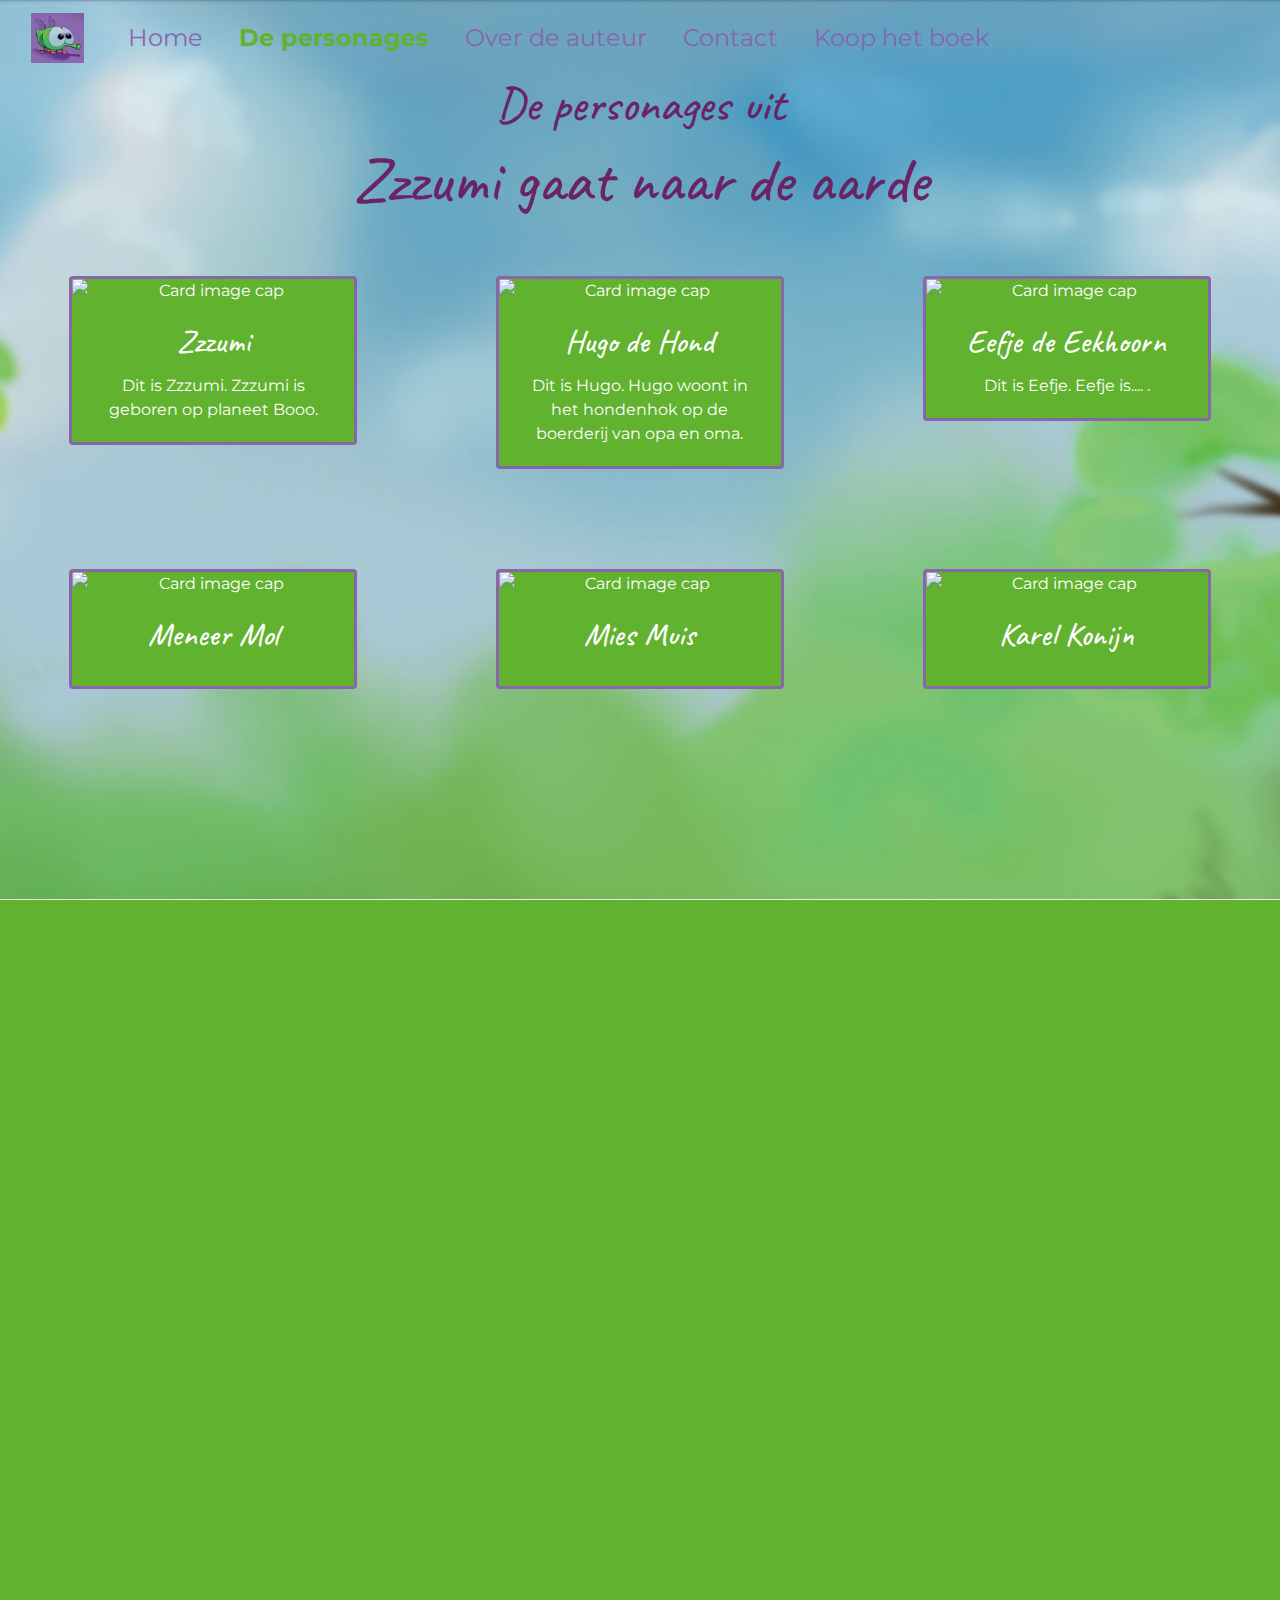
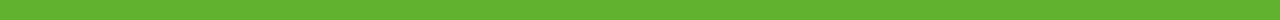
==== extras.html @ bdb87a53 "add extras page" ====
<!DOCTYPE html>
<html lang="en" dir="ltr">

<head>
  <meta charset="utf-8">
  <meta name="viewport" content="width=device-width, initial-scale=1, shrink-to-fit=no">
  <title>Zzzumi</title>
  <link rel="icon" href="icon.ico" type="image/x-icon">
  <link href="https://fonts.googleapis.com/css?family=Caveat:400,700|Montserrat&display=swap" rel="stylesheet">
  <link rel="stylesheet" href="https://stackpath.bootstrapcdn.com/bootstrap/4.3.1/css/bootstrap.min.css" integrity="sha384-ggOyR0iXCbMQv3Xipma34MD+dH/1fQ784/j6cY/iJTQUOhcWr7x9JvoRxT2MZw1T" crossorigin="anonymous">
  <link rel="stylesheet" href="styles.css">
</head>

<body class="extra-body">

  <div class="extra-screen">
    <div class="container-fluid">
      <nav class="navbar navbar-expand-lg navbar-dark">
        <a class="navbar-brand" href="#"> <img src="images/logo.JPG" class="logo" alt="Zzzumi-logo"> </a>
        <button class="navbar-toggler" type="button" data-toggle="collapse" data-target="#navbarSupportedContent" aria-controls="navbarSupportedContent" aria-expanded="false" aria-label="Toggle navigation">
          <span class="navbar-toggler-icon"></span>
        </button>

        <div class="collapse navbar-collapse" id="navbarSupportedContent">
          <ul class="navbar-nav mr-auto">
            <li class="nav-item">
              <a class="nav-link" href="index.html">Home <span class="sr-only">(current)</span></a>
            </li>
            <li class="nav-item">
              <a class="nav-link disabled" href="extras.html">De personages</a>
            </li>
            <li class="nav-item">
              <a class="nav-link" href="janet.html">Over de auteur</a>
            </li>
            <li class="nav-item">
              <a class="nav-link" href="contact.html">Contact</a>
            </li>
            <li class="nav-item">
              <a class="nav-link" href="boek.html">Koop het boek</a>
            </li>
          </ul>
        </div>
      </nav>
    </div>

    <h2 class="extra-subheading">De personages uit</h2>
    <h1 class="extra-heading"> Zzzumi gaat naar de aarde</h1>

    <div class="row cardrow">
      <div class="col-lg-4 col-sm-6">
        <div class="card" style="width: 18rem;">
          <img class="card-img-top" src="images/zzzumicard.JPG" alt="Card image cap">
          <div class="card-body">
            <h2 class="card-title">Zzzumi</h2>
            <p class="card-text">Dit is Zzzumi. Zzzumi is geboren op planeet Booo.</p>
          </div>
        </div>
      </div>
      <div class="col-lg-4 col-sm-6">
        <div class="card" style="width: 18rem;">
          <img class="card-img-top" src="images/hugo.JPG" alt="Card image cap">
          <div class="card-body">
            <h2 class="card-title">Hugo de Hond</h2>
            <p class="card-text">Dit is Hugo. Hugo woont in het hondenhok op de boerderij van opa en oma.</p>
          </div>
        </div>
      </div>
      <div class="col-lg-4 col-sm-6">

        <div class="card" style="width: 18rem;">
          <img class="card-img-top" src="images/hugo.JPG" alt="Card image cap">
          <div class="card-body">
            <h2 class="card-title">Eefje de Eekhoorn</h2>
            <p class="card-text">Dit is Eefje. Eefje is.... .</p>
          </div>
        </div>
      </div>
      <div class="col-lg-4 col-sm-6">
        <div class="card" style="width: 18rem;">
          <img class="card-img-top" src="images/mol.JPG" alt="Card image cap">
          <div class="card-body">
            <h2 class="card-title">Meneer Mol</h2>
            <p class="card-text"></p>
          </div>
        </div>
      </div>
      <div class="col-lg-4 col-sm-6">
        <div class="card" style="width: 18rem;">
          <img class="card-img-top" src="images/mies.JPG" alt="Card image cap">
          <div class="card-body">
            <h2 class="card-title">Mies Muis</h2>
            <p class="card-text"></p>
          </div>
        </div>
      </div>
      <div class="col-lg-4 col-sm-6">
        <div class="card" style="width: 18rem;">
          <img class="card-img-top" src="images/karel.JPG" alt="Card image cap">
          <div class="card-body">
            <h2 class="card-title">Karel Konijn</h2>
            <p class="card-text"></p>
          </div>
        </div>
      </div>
    </div>

</div>


  <script type="text/javascript" src="index.js"></script>
  <script src="https://code.jquery.com/jquery-3.2.1.slim.min.js" integrity="sha384-KJ3o2DKtIkvYIK3UENzmM7KCkRr/rE9/Qpg6aAZGJwFDMVNA/GpGFF93hXpG5KkN" crossorigin="anonymous"></script>
  <script src="https://cdnjs.cloudflare.com/ajax/libs/popper.js/1.12.9/umd/popper.min.js" integrity="sha384-ApNbgh9B+Y1QKtv3Rn7W3mgPxhU9K/ScQsAP7hUibX39j7fakFPskvXusvfa0b4Q" crossorigin="anonymous"></script>
  <script src="https://maxcdn.bootstrapcdn.com/bootstrap/4.0.0/js/bootstrap.min.js" integrity="sha384-JZR6Spejh4U02d8jOt6vLEHfe/JQGiRRSQQxSfFWpi1MquVdAyjUar5+76PVCmYl" crossorigin="anonymous"></script>


</body>


</html>
---- styles.css ----
/* #A66812 #6A2365 #8667AB*/
html {
  height: 100%;
}

body {
  height: 100%;
  text-align: center;
  position: relative;
  font-family: 'Montserrat', sans-serif;
  background-color: #060407;
}

h1, h2, h3, h4, h5, h6{
  font-family: 'Caveat', cursive;
}

.home-screen {
  background-image: url("images/Nacht2.JPG");
  background-attachment: fixed;
  height: 100%;
  background-position: center;
  background-repeat: no-repeat;
  background-size: cover;
  color: white;
  position: relative;
  z-index: 4;
}



/* ---- particles.js container ---- */
#particles-js {
  position: absolute;
  width: 100%;
  height: 90%;
}

.nav-link {
  color: #8667AB !important;
  font-size: 24px;
  margin-left: 20px;
}

.disabled{
  color: #61B22F !important;
  font-weight: bolder;
}

.nav-link:hover {
  color: #61B22F !important;
  font-weight: bolder;
}

.logo {
  height: 50px;
}

.headings {
  position: absolute;
  top: 60%;
  left: 50%;
  margin-right: -50%;
  -webkit-transform: translate(-50%, -50%);
  -moz-transform: translate(-50%, -50%);
  -ms-transform: translate(-50%, -50%);
  -o-transform: translate(-50%, -50%);
  transform: translate(-50%, -50%);
}

.title {
  text-align: right;
  padding-right: 10%;
}

.big-heading {
  color: #61B22F;
  font-size: 8rem;
}

.sub-heading {
  color: #15ACE1;
  font-size: 5rem;
  padding-bottom: 50px;
}

.title-img {
  text-align: left;
}

.bounce {
  display: inline-block;
  position: relative;
  -moz-animation: bounce 2s infinite linear;
  -o-animation: bounce 2s infinite linear;
  -webkit-animation: bounce 2s infinite linear;
  animation: bounce 2s infinite linear;

}

.img-zzzumi {
  max-height: 200px;
}

.title-button{
  background-color:  #61B22F;
  padding: 20px 30px;
  border-radius: 37px;
  margin: 0 20px;
}

.title-button:hover{
  background-color: #366618;
}

/* #A66812 #6A2365 #8667AB*/
/* Extras screen */

.extra-body{
  background-color: #61B22F;

}

.extra-screen {
  background-image: url("images/Dag.JPG");
  background-attachment: fixed;
  height: 180%;
  background-position: center;
  background-repeat: no-repeat;
  background-size: cover;
  color: white;
  position: relative;
  z-index: 4;
}

.extra-subheading{
  font-size: 3rem;
  color: #6A2365;
}
.extra-heading{
  font-size: 4rem;
  color: #6A2365;
}

.cardrow{
  margin: 0;
}

.card{
  border: 3px solid #8667AB;
  background-color: #61B22F;
  margin: 50px auto;
}


/* AUTHOR SCREEN */

.author-body{
  background-color: #6B5593;
}
.author-screen {
  background-image: url("images/Nacht.JPG");
  background-attachment: fixed;
  height: 100%;
  background-position: center;
  background-repeat: no-repeat;
  background-size: cover;
  color: white;
  position: relative;
  z-index: 4;
}


.authorrow{
  width: 100%;
  margin: 100px 0;
}

.img-janet{
  text-align: right;
  padding-right: 10%;
}

.janet-text{
  text-align: left;
  padding-right: 10%;
}

/* start of desktop styles */
@media screen and (max-width: 991px) {
  .big-heading {
    color: #61B22F;
    font-size: 4rem;

  }

  .sub-heading {
    color: #15ACE1;
    font-size: 2rem;
    padding-bottom: 50px;
  }

  .img-zzzumi {
    max-height: 150px;
  }


  .navbar {
    z-index: 5;
  }

  .nav-link {
    background-color: #060407;
    opacity: 0.8;
    z-index: 5;
  }

  .extra-screen{
    height: 250%;
  }
}


@media screen and (max-width: 767px){
  /* start of tablet styles */
  .big-heading {
    color: #61B22F;
    font-size: 4rem;
    text-align: center;
  }

  .sub-heading {
    color: #15ACE1;
    font-size: 2rem;
    padding-bottom: 50px;
    text-align: center;
  }

  .img-zzzumi {
    max-width: 150px;
  }

  .title-img{
    margin: 10px auto;
  }

  .title-button{
    display: block;

    margin: 30px;
  }

  .extra-screen{
    height: 300%;
  }
}

@media screen and (max-width: 479px) {

  /* start of phone styles */
  .big-heading {
    color: #61B22F;
    font-size: 4rem;
    text-align: center;
  }

  .sub-heading {
    color: #15ACE1;
    font-size: 2rem;
    padding-bottom: 50px;
    text-align: center;
  }

  .img-zzzumi {
    max-width: 150px;
  }

  .title-img{
    margin: 10px auto;
  }

  .title-button{

    display: block;
    margin: 30px;
  }

  .extra-screen{
    height: 400%;
  }
}

@-webkit-keyframes bounce {
  0% {
    top: 0;
  }

  50% {
    top: -0.4em;
  }

  60% {
    top: -0.5em;
  }

  70% {
    top: -0.4em;
  }

  100% {
    top: 0;
  }
}

@-moz-keyframes bounce {
  0% {
    top: 0;
  }

  50% {
    top: -0.4em;
  }

  60% {
    top: -0.5em;
  }

  70% {
    top: -0.4em;
  }

  100% {
    top: 0;
  }
}

@-o-keyframes bounce {
  0% {
    top: 0;
  }

  50% {
    top: -0.4em;
  }

  60% {
    top: -0.5em;
  }

  70% {
    top: -0.4em;
  }

  100% {
    top: 0;
  }
}

@-ms-keyframes bounce {
  0% {
    top: 0;
  }

  50% {
    top: -0.4em;
  }

  60% {
    top: -0.5em;
  }

  70% {
    top: -0.4em;
  }

  100% {
    top: 0;
  }
}

@keyframes bounce {
  0% {
    top: 0;
  }

  50% {
    top: -0.4em;
  }

  60% {
    top: -0.5em;
  }

  70% {
    top: -0.4em;
  }

  100% {
    top: 0;
  }
}
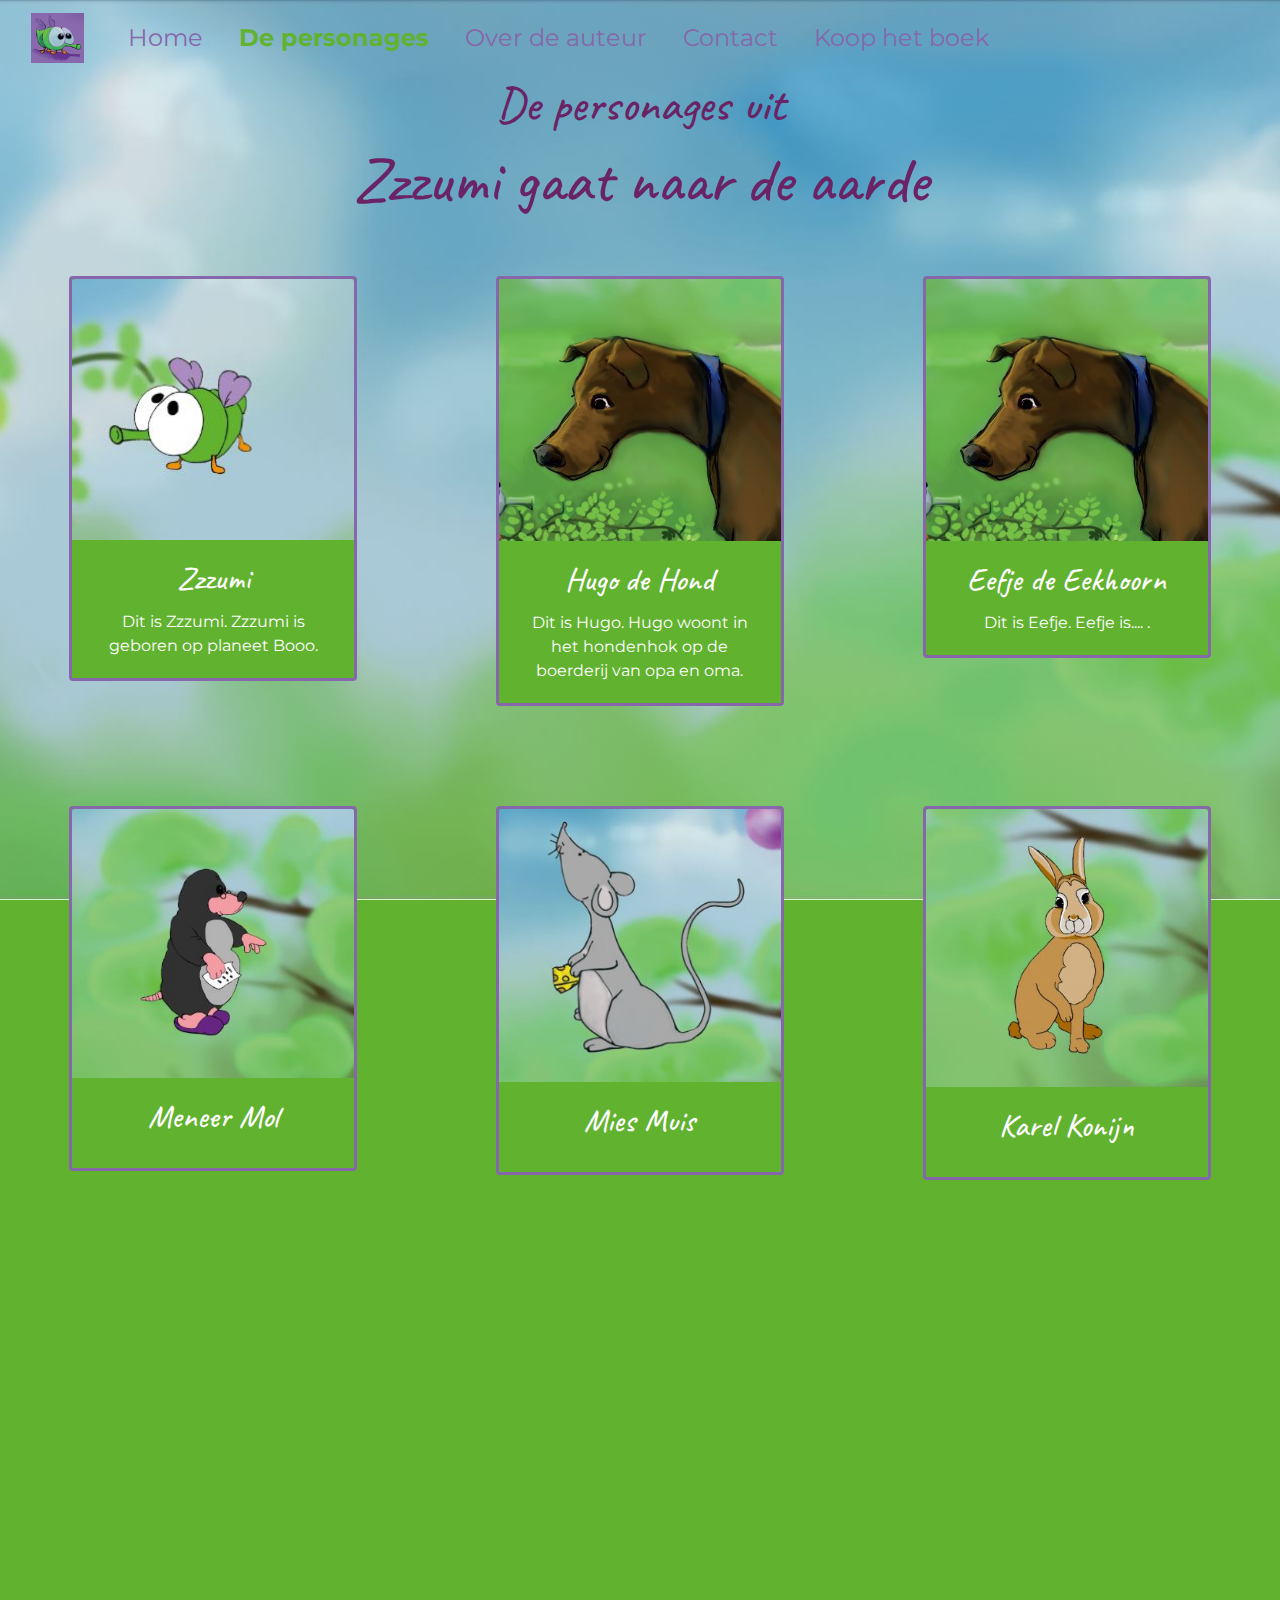
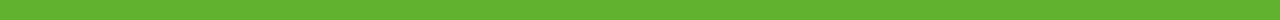
==== commit 1a2acabb: "Update image extensions" ====
--- a/extras.html
+++ b/extras.html
@@ -49,7 +49,7 @@
     <div class="row cardrow">
       <div class="col-lg-4 col-sm-6">
         <div class="card" style="width: 18rem;">
-          <img class="card-img-top" src="images/zzzumicard.JPG" alt="Card image cap">
+          <img class="card-img-top" src="images/zzzumicard.jpg" alt="Card image cap">
           <div class="card-body">
             <h2 class="card-title">Zzzumi</h2>
             <p class="card-text">Dit is Zzzumi. Zzzumi is geboren op planeet Booo.</p>
@@ -58,7 +58,7 @@
       </div>
       <div class="col-lg-4 col-sm-6">
         <div class="card" style="width: 18rem;">
-          <img class="card-img-top" src="images/hugo.JPG" alt="Card image cap">
+          <img class="card-img-top" src="images/hugo.jpg" alt="Card image cap">
           <div class="card-body">
             <h2 class="card-title">Hugo de Hond</h2>
             <p class="card-text">Dit is Hugo. Hugo woont in het hondenhok op de boerderij van opa en oma.</p>
@@ -68,7 +68,7 @@
       <div class="col-lg-4 col-sm-6">
 
         <div class="card" style="width: 18rem;">
-          <img class="card-img-top" src="images/hugo.JPG" alt="Card image cap">
+          <img class="card-img-top" src="images/hugo.jpg" alt="Card image cap">
           <div class="card-body">
             <h2 class="card-title">Eefje de Eekhoorn</h2>
             <p class="card-text">Dit is Eefje. Eefje is.... .</p>
@@ -77,7 +77,7 @@
       </div>
       <div class="col-lg-4 col-sm-6">
         <div class="card" style="width: 18rem;">
-          <img class="card-img-top" src="images/mol.JPG" alt="Card image cap">
+          <img class="card-img-top" src="images/mol.jpg" alt="Card image cap">
           <div class="card-body">
             <h2 class="card-title">Meneer Mol</h2>
             <p class="card-text"></p>
@@ -86,7 +86,7 @@
       </div>
       <div class="col-lg-4 col-sm-6">
         <div class="card" style="width: 18rem;">
-          <img class="card-img-top" src="images/mies.JPG" alt="Card image cap">
+          <img class="card-img-top" src="images/mies.jpg" alt="Card image cap">
           <div class="card-body">
             <h2 class="card-title">Mies Muis</h2>
             <p class="card-text"></p>
@@ -95,7 +95,7 @@
       </div>
       <div class="col-lg-4 col-sm-6">
         <div class="card" style="width: 18rem;">
-          <img class="card-img-top" src="images/karel.JPG" alt="Card image cap">
+          <img class="card-img-top" src="images/karel.jpg" alt="Card image cap">
           <div class="card-body">
             <h2 class="card-title">Karel Konijn</h2>
             <p class="card-text"></p>
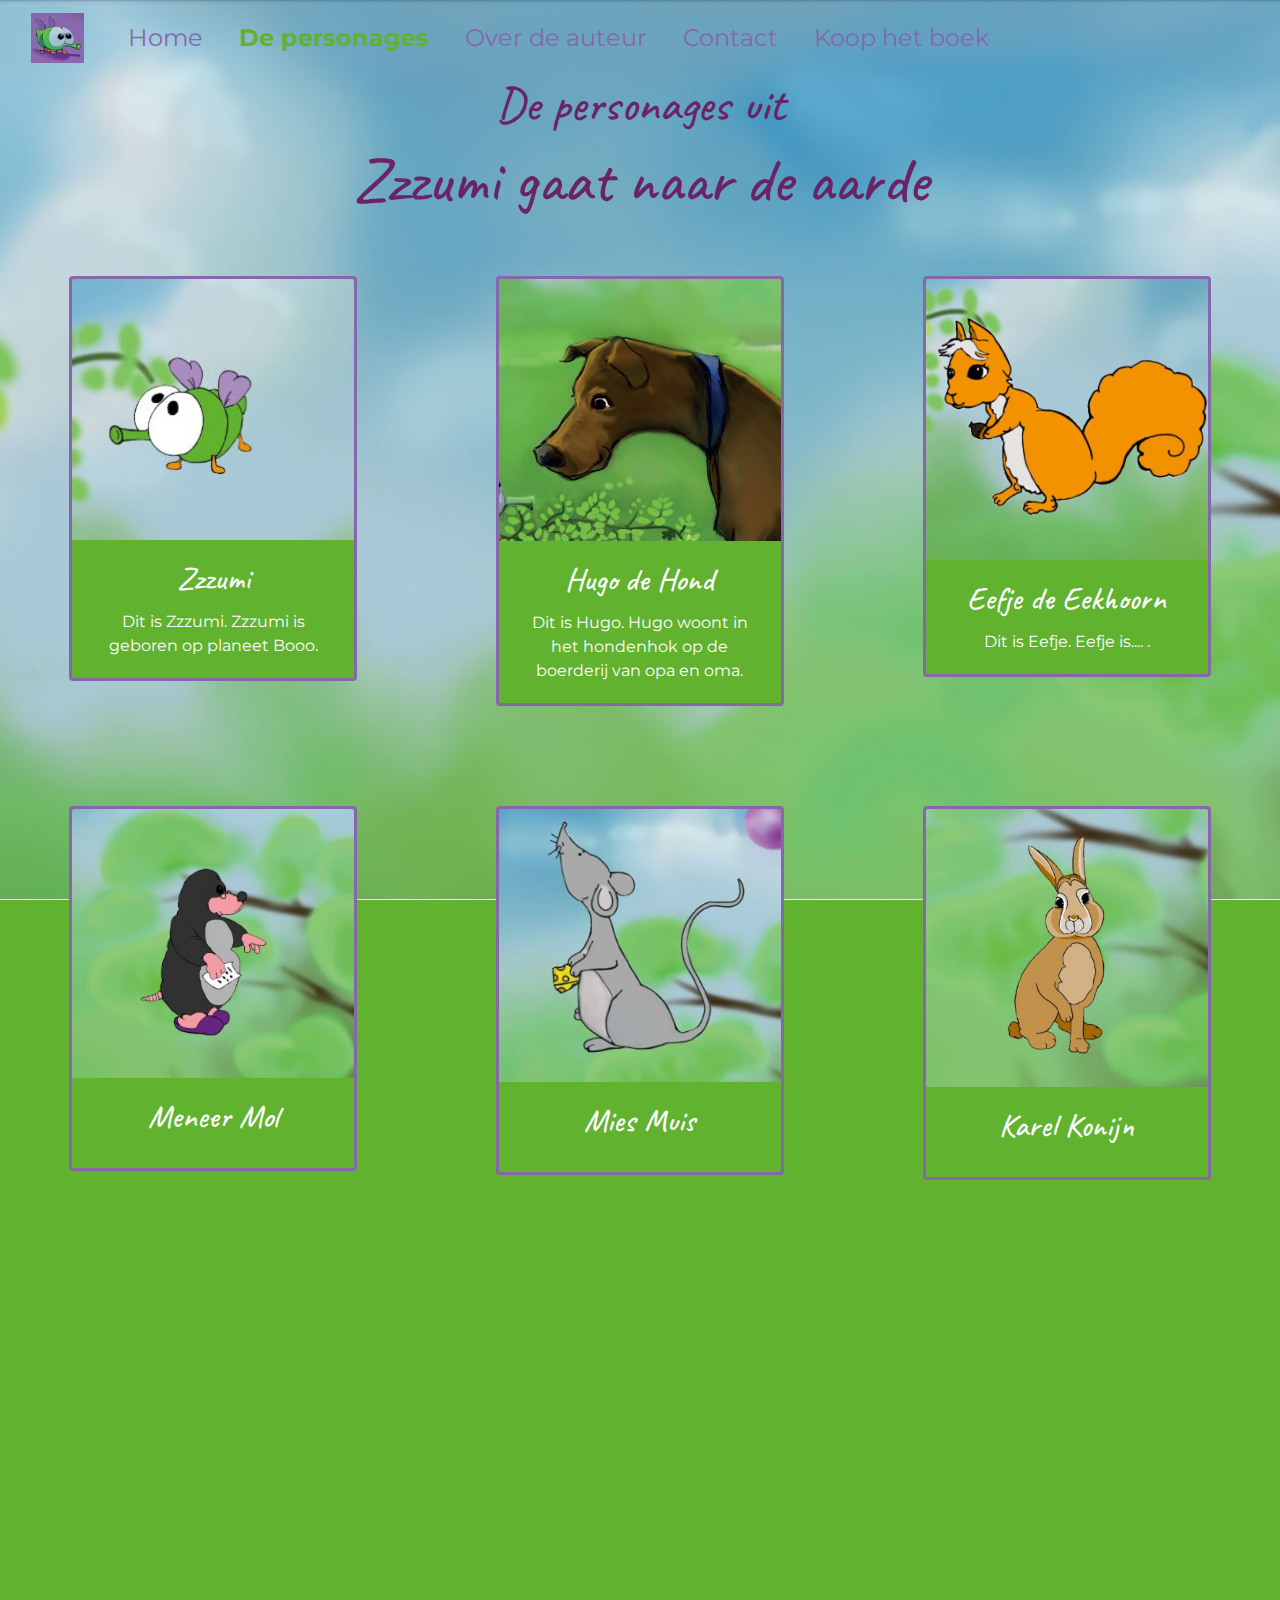
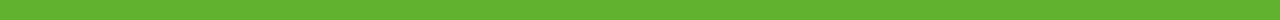
==== commit f1047fe3: "Mobile style Author" ====
--- a/extras.html
+++ b/extras.html
@@ -43,6 +43,8 @@
       </nav>
     </div>
 
+
+
     <h2 class="extra-subheading">De personages uit</h2>
     <h1 class="extra-heading"> Zzzumi gaat naar de aarde</h1>
 
@@ -68,7 +70,7 @@
       <div class="col-lg-4 col-sm-6">
 
         <div class="card" style="width: 18rem;">
-          <img class="card-img-top" src="images/hugo.jpg" alt="Card image cap">
+          <img class="card-img-top" src="images/eefje.jpg" alt="Card image cap">
           <div class="card-body">
             <h2 class="card-title">Eefje de Eekhoorn</h2>
             <p class="card-text">Dit is Eefje. Eefje is.... .</p>
--- a/styles.css
+++ b/styles.css
@@ -288,6 +288,12 @@
   .extra-screen{
     height: 400%;
   }
+
+  .img-janet{
+    text-align: center;
+    margin-bottom: 50px;
+  }
+
 }
 
 @-webkit-keyframes bounce {
